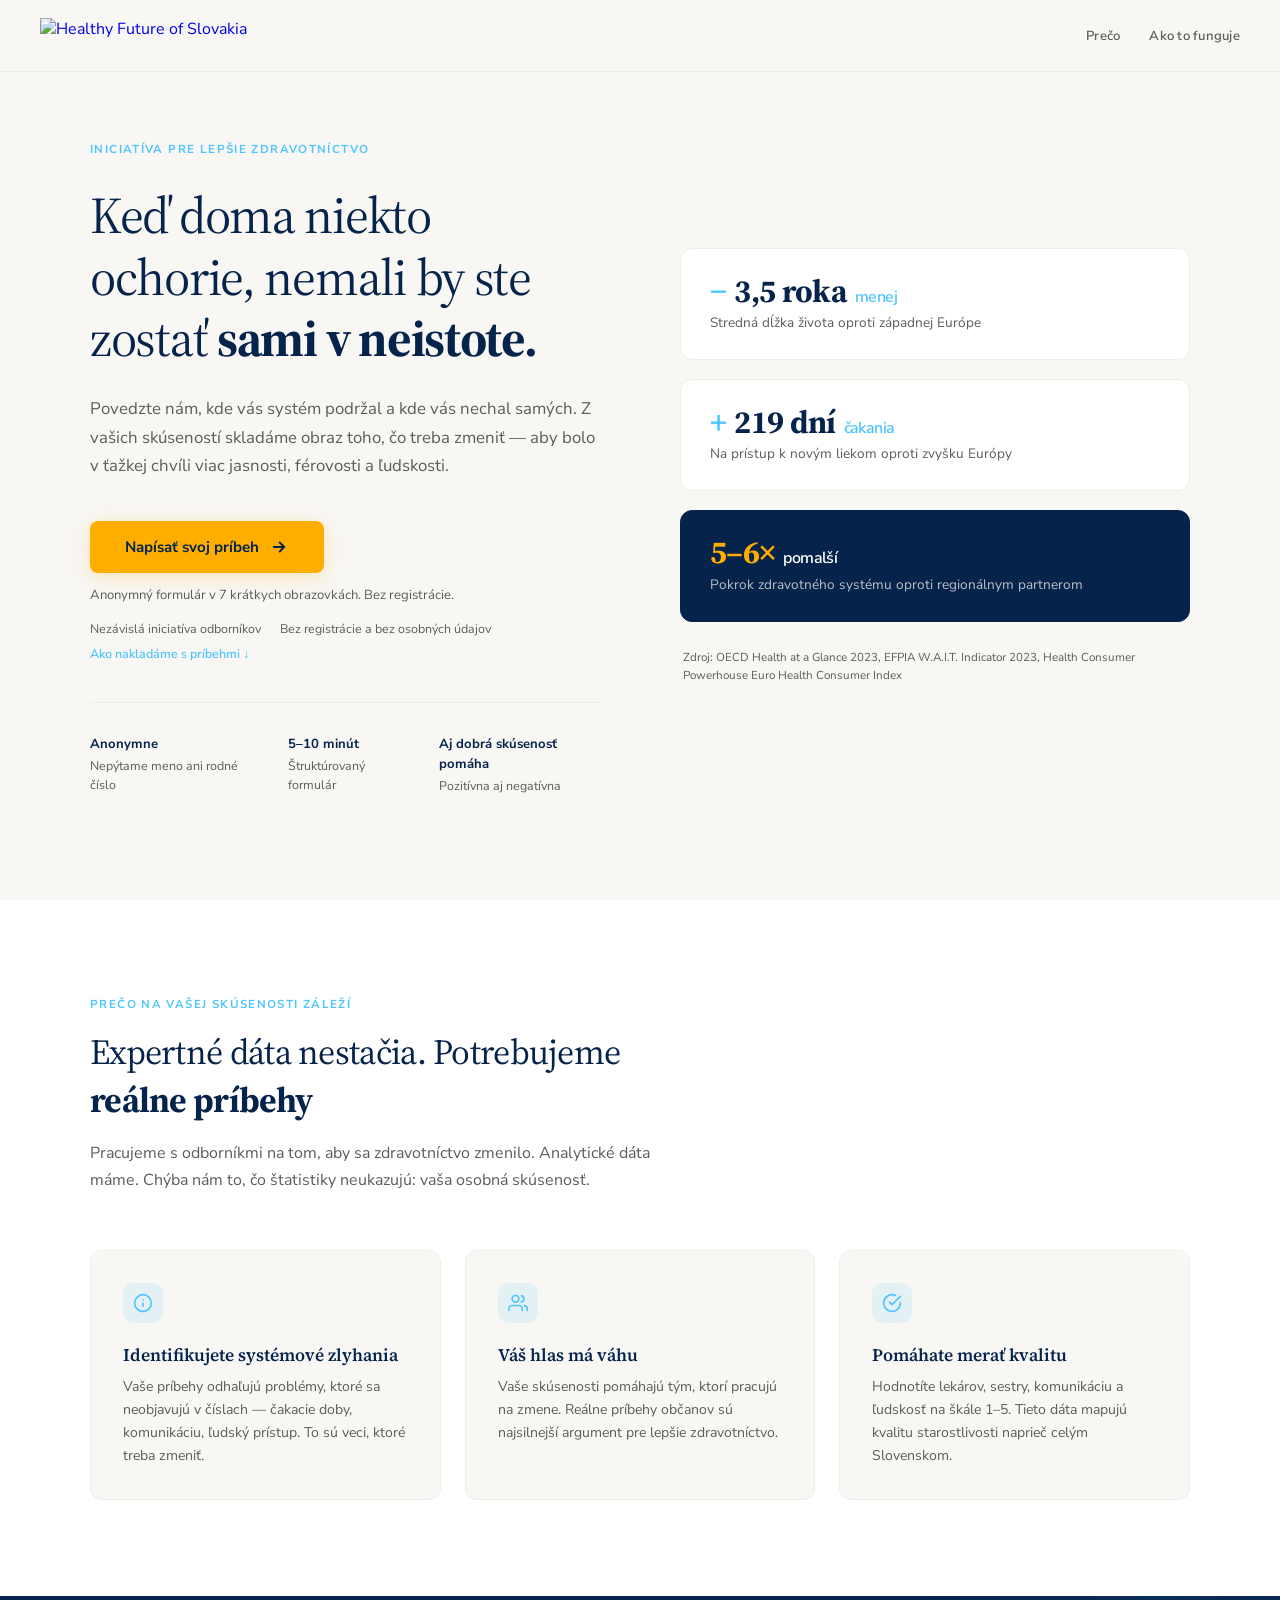
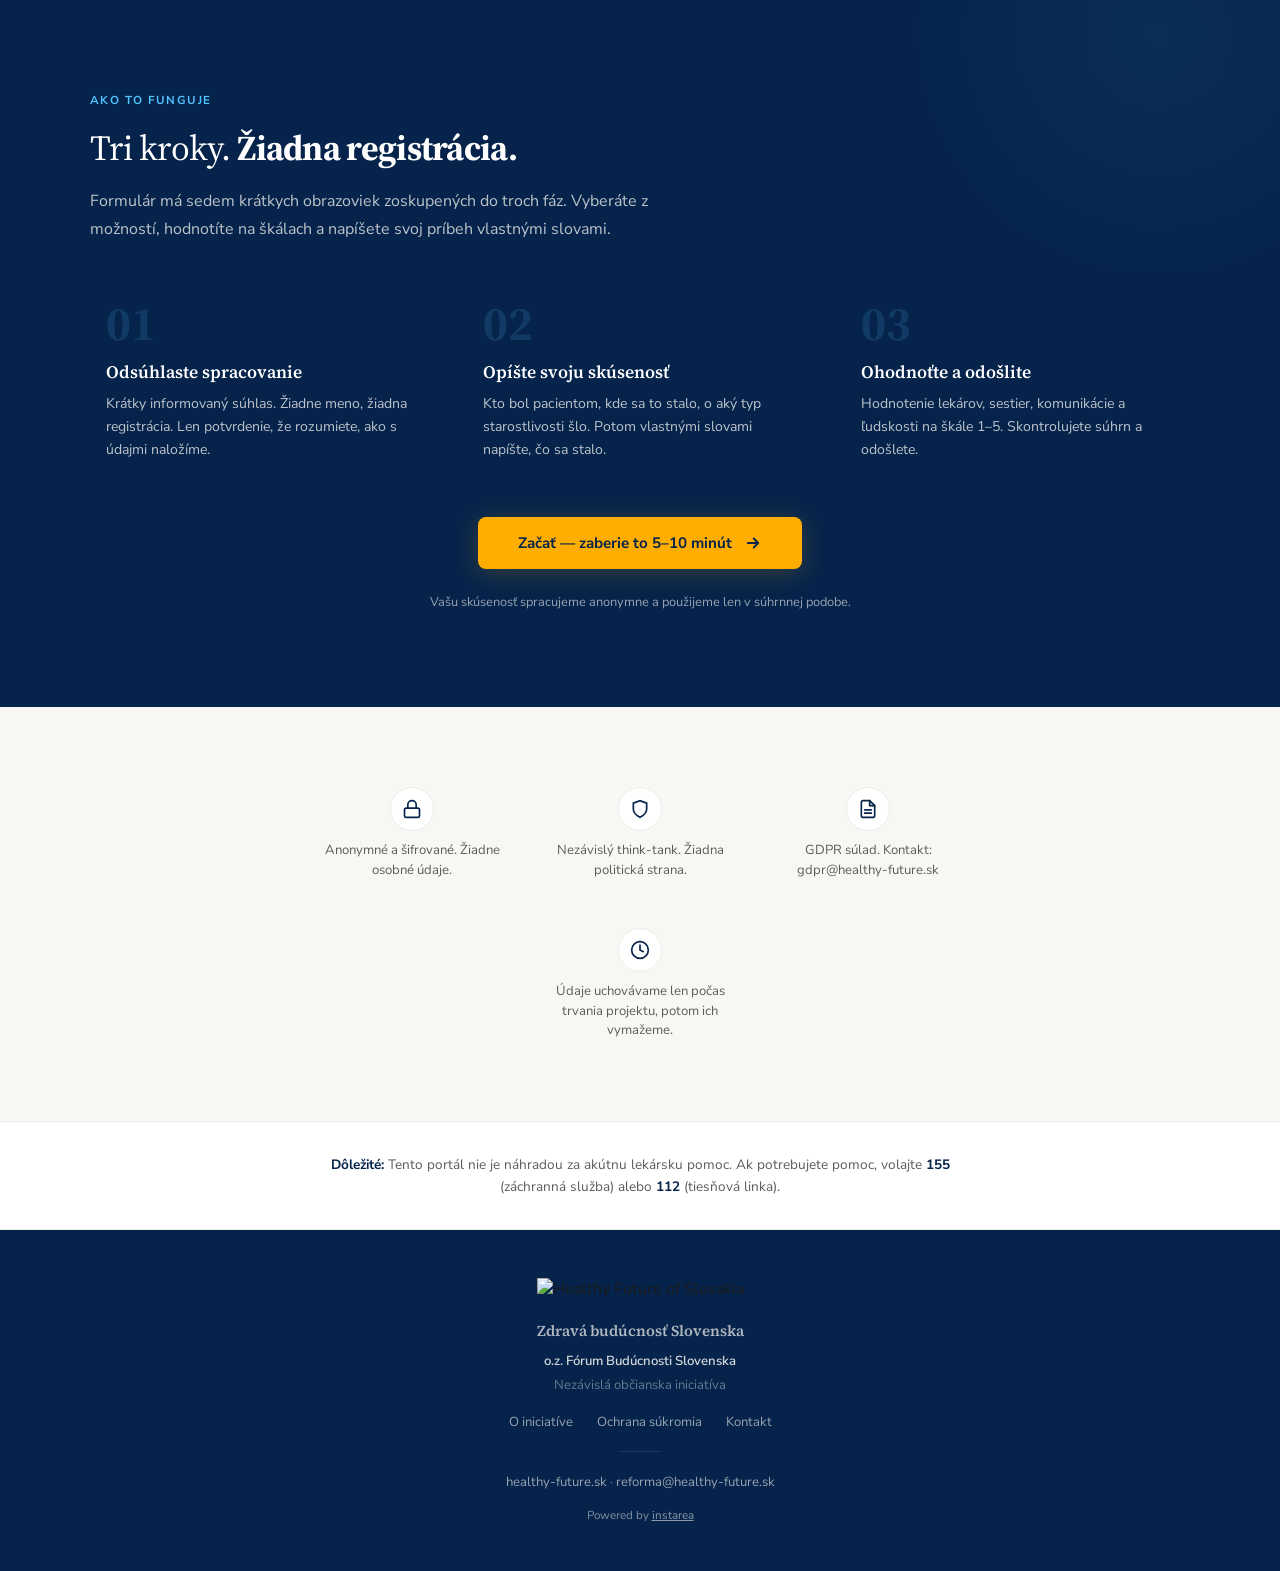
==== index.html @ 14e32d6c "feat: implement 7 audit corrections for healthy-future.sk landing page - Footer: add legal entity (o" ====
<!DOCTYPE html>
<html lang="sk">
<head>
  <meta charset="UTF-8">
  <meta name="viewport" content="width=device-width, initial-scale=1.0">
  <title>Zdravá budúcnosť Slovenska — Váš príbeh má hodnotu</title>
  <meta name="description" content="Zdieľajte svoju skúsenosť so zdravotnou starostlivosťou na Slovensku. Anonymne, bezpečne, za pár minút. Vaše príbehy pomáhajú meniť zdravotníctvo k lepšiemu.">
  <meta property="og:title" content="Zdravá budúcnosť Slovenska">
  <meta property="og:description" content="Váš príbeh môže zmeniť zdravotníctvo na Slovensku.">
  <meta property="og:type" content="website">
  <meta property="og:url" content="https://healthy-future.sk">
  <meta property="og:image" content="https://healthy-future.sk/og-image.png">
  <meta property="og:image:width" content="1200">
  <meta property="og:image:height" content="630">
  <meta property="og:locale" content="sk_SK">
  <link rel="canonical" href="https://healthy-future.sk">
  <link rel="preconnect" href="https://fonts.googleapis.com">
  <link rel="preconnect" href="https://fonts.gstatic.com" crossorigin>
  <link href="https://fonts.googleapis.com/css2?family=Source+Serif+4:ital,opsz,wght@0,8..60,300..700;1,8..60,300..700&family=Nunito+Sans:ital,opsz,wght@0,6..12,300..700;1,6..12,300..700&display=swap" rel="stylesheet">
  <style>
    *,*::before,*::after{margin:0;padding:0;box-sizing:border-box}
    :root{
      --sapphire:#06244B;--sapphire-90:rgba(6,36,75,.9);--sapphire-light:#0A3266;
      --maya:#4FC5FF;--maya-dim:rgba(79,197,255,.12);--maya-glow:rgba(79,197,255,.06);
      --marigold:#FFAE00;--marigold-hover:#FFC033;
      --cream:#F8F7F4;--cream-mid:#EFEDE8;
      --text:#1A1A1A;--text-muted:#5C5C5C;--white:#FFFFFF;
      --font-serif:'Source Serif 4',Georgia,serif;
      --font-sans:'Nunito Sans',-apple-system,sans-serif
    }
    html{scroll-behavior:smooth}
    body{font-family:var(--font-sans);color:var(--text);background:var(--cream);-webkit-font-smoothing:antialiased;overflow-x:hidden}

    /* NAV */
    .nav{position:fixed;top:0;left:0;right:0;z-index:100;display:flex;justify-content:space-between;align-items:center;padding:1.1rem 2.5rem;background:rgba(248,247,244,.88);backdrop-filter:blur(16px);-webkit-backdrop-filter:blur(16px);border-bottom:1px solid rgba(6,36,75,.06);transition:box-shadow .4s}
    .nav.scrolled{box-shadow:0 1px 24px rgba(6,36,75,.06)}
    .nav-left{display:flex;align-items:center;gap:.6rem;text-decoration:none}
    .nav-logo{width:28px;height:28px;background:var(--sapphire);border-radius:6px;display:flex;align-items:center;justify-content:center}
    .nav-logo svg{width:16px;height:16px}
    .nav-title{font-family:var(--font-serif);font-size:.95rem;font-weight:600;color:var(--sapphire);letter-spacing:-.01em}
    .nav-right{display:flex;gap:1.8rem;align-items:center}
    .nav-link{font-size:.82rem;font-weight:600;color:var(--text-muted);text-decoration:none;letter-spacing:.02em;transition:color .2s}
    .nav-link:hover{color:var(--sapphire)}

    /* HERO */
    .hero{min-height:100vh;display:flex;align-items:center;padding:7rem 2.5rem 5rem;position:relative;background:url('/hero-bg.png') center right/50% no-repeat}
    .hero::after{content:'';position:absolute;top:0;right:0;width:50%;height:100%;background:linear-gradient(to right,var(--cream) 0%,rgba(248,247,244,.7) 30%,transparent 100%);pointer-events:none}
    .hero-inner{max-width:1100px;margin:0 auto;width:100%;display:grid;grid-template-columns:1fr 1fr;gap:5rem;align-items:center;position:relative;z-index:1}
    .hero-content{max-width:520px}
    .hero-tag{display:inline-block;font-size:.72rem;font-weight:700;letter-spacing:.12em;text-transform:uppercase;color:var(--maya);margin-bottom:1.8rem}
    .hero h1{font-family:var(--font-serif);font-size:clamp(2.2rem,4vw,3.2rem);font-weight:400;line-height:1.2;color:var(--sapphire);letter-spacing:-.025em;margin-bottom:1.6rem}
    .hero h1 strong{font-weight:700}
    .hero-text{font-size:1.05rem;line-height:1.7;color:var(--text-muted);margin-bottom:2.5rem}
    .hero-cta{display:inline-flex;align-items:center;gap:.7rem;padding:1rem 2.2rem;background:var(--marigold);color:var(--sapphire);font-family:var(--font-sans);font-size:.95rem;font-weight:700;border:none;border-radius:8px;text-decoration:none;cursor:pointer;transition:all .25s;box-shadow:0 4px 20px rgba(255,174,0,.25)}
    .hero-cta:hover{background:var(--marigold-hover);transform:translateY(-2px);box-shadow:0 8px 32px rgba(255,174,0,.35)}
    .hero-cta svg{width:18px;height:18px;transition:transform .2s}
    .hero-cta:hover svg{transform:translateX(3px)}
    .hero-microcopy{font-size:.82rem;color:var(--text-muted);margin-top:.8rem}
    .hero-trust-strip{display:flex;align-items:center;gap:.5rem;flex-wrap:wrap;font-size:.78rem;color:var(--text-muted);margin-top:1rem}
    .hero-trust-strip a{color:var(--maya);text-decoration:none;font-weight:600;transition:color .2s}
    .hero-trust-strip a:hover{color:var(--sapphire)}
    .trust-sep{color:var(--cream-mid);user-select:none}
    .hero-meta{display:flex;gap:2rem;margin-top:2.5rem;padding-top:2rem;border-top:1px solid var(--cream-mid)}
    .hero-meta-item{font-size:.78rem;color:var(--text-muted);line-height:1.5}
    .hero-meta-item strong{display:block;font-size:.82rem;color:var(--sapphire);font-weight:700;margin-bottom:.15rem}
    .hero-visual{display:flex;flex-direction:column;gap:1.2rem}
    .stat-card{background:var(--white);border:1px solid var(--cream-mid);border-radius:12px;padding:1.6rem 1.8rem;transition:transform .3s,box-shadow .3s}
    .stat-card:hover{transform:translateY(-2px);box-shadow:0 8px 30px rgba(6,36,75,.06)}
    .stat-num{font-family:var(--font-serif);font-size:2rem;font-weight:700;color:var(--sapphire);letter-spacing:-.02em;line-height:1;display:flex;align-items:baseline;gap:.5rem}
    .stat-num .accent{color:var(--maya)}
    .stat-num .tag{font-family:var(--font-sans);font-size:1rem;font-weight:600;color:var(--maya)}
    .stat-card.highlight .stat-num .tag{color:var(--white)}
    .stat-label{font-size:.85rem;color:var(--text-muted);margin-top:.4rem;line-height:1.5}
    .stat-card.highlight{background:var(--sapphire);border-color:var(--sapphire)}
    .stat-card.highlight .stat-num{color:var(--marigold)}
    .stat-card.highlight .stat-label{color:rgba(248,247,244,.75)}
    .stat-source{font-size:.72rem;color:var(--text-muted);opacity:.7;line-height:1.5;margin-top:.5rem;padding:0 .2rem}

    /* WHY */
    .why{padding:6rem 2.5rem;background:var(--white)}
    .why-inner{max-width:1100px;margin:0 auto}
    .section-tag{font-size:.72rem;font-weight:700;letter-spacing:.12em;text-transform:uppercase;color:var(--maya);margin-bottom:1rem}
    .section-title{font-family:var(--font-serif);font-size:clamp(1.6rem,3vw,2.2rem);font-weight:400;color:var(--sapphire);letter-spacing:-.02em;margin-bottom:1rem;max-width:580px}
    .section-title strong{font-weight:700}
    .section-desc{font-size:1rem;color:var(--text-muted);line-height:1.7;max-width:560px;margin-bottom:3.5rem}
    .why-grid{display:grid;grid-template-columns:repeat(3,1fr);gap:1.5rem}
    .why-card{padding:2rem;border-radius:12px;border:1px solid var(--cream-mid);background:var(--cream);transition:transform .2s,border-color .2s}
    .why-card:hover{transform:translateY(-2px);border-color:rgba(79,197,255,.3)}
    .why-icon{width:40px;height:40px;border-radius:10px;background:var(--maya-dim);display:flex;align-items:center;justify-content:center;margin-bottom:1.2rem}
    .why-icon svg{width:20px;height:20px;color:var(--maya)}
    .why-card h3{font-family:var(--font-serif);font-size:1.1rem;font-weight:600;color:var(--sapphire);margin-bottom:.5rem}
    .why-card p{font-size:.88rem;color:var(--text-muted);line-height:1.65}

    /* HOW */
    .how{padding:6rem 2.5rem;background:var(--sapphire);color:var(--cream);position:relative;overflow:hidden}
    .how::before{content:'';position:absolute;top:-30%;right:-10%;width:500px;height:500px;background:radial-gradient(circle,rgba(79,197,255,.06) 0%,transparent 70%);pointer-events:none}
    .how-inner{max-width:1100px;margin:0 auto;position:relative;z-index:1}
    .how .section-title{color:var(--white)}
    .how .section-desc{color:rgba(248,247,244,.75)}
    .how-steps{display:grid;grid-template-columns:repeat(3,1fr);gap:2rem;margin-bottom:3.5rem}
    .step{padding:0 1rem}
    .step-num{font-family:var(--font-serif);font-size:3rem;font-weight:700;color:rgba(79,197,255,.15);line-height:1;margin-bottom:.8rem}
    .step h3{font-family:var(--font-serif);font-size:1.1rem;font-weight:600;color:var(--white);margin-bottom:.5rem}
    .step p{font-size:.88rem;color:rgba(248,247,244,.75);line-height:1.65}
    .how-cta-wrap{text-align:center}
    .how-cta{display:inline-flex;align-items:center;gap:.7rem;padding:1rem 2.5rem;background:var(--marigold);color:var(--sapphire);font-family:var(--font-sans);font-size:.95rem;font-weight:700;border:none;border-radius:8px;text-decoration:none;transition:all .25s;box-shadow:0 4px 24px rgba(255,174,0,.2)}
    .how-cta:hover{background:var(--marigold-hover);transform:translateY(-2px);box-shadow:0 8px 36px rgba(255,174,0,.3)}
    .how-cta svg{width:18px;height:18px}
    .how-note{text-align:center;margin-top:1.5rem;font-size:.8rem;color:rgba(248,247,244,.6)}

    /* TRUST */
    .trust{padding:5rem 2.5rem;background:var(--cream)}
    .trust-inner{max-width:800px;margin:0 auto;text-align:center}
    .trust-badges{display:flex;justify-content:center;gap:3rem;flex-wrap:wrap}
    .trust-badge{display:flex;flex-direction:column;align-items:center;gap:.6rem;max-width:180px}
    .trust-badge-icon{width:44px;height:44px;border-radius:50%;background:var(--white);border:1px solid var(--cream-mid);display:flex;align-items:center;justify-content:center}
    .trust-badge-icon svg{width:20px;height:20px;color:var(--sapphire)}
    .trust-badge span{font-size:.82rem;color:var(--text-muted);line-height:1.5}

    /* EMERGENCY */
    .emergency{padding:2rem 2.5rem;background:var(--white);border-top:1px solid var(--cream-mid);border-bottom:1px solid var(--cream-mid)}
    .emergency-inner{max-width:680px;margin:0 auto;text-align:center;font-size:.85rem;color:var(--text-muted);line-height:1.6}
    .emergency-inner strong{color:var(--sapphire)}

    /* FOOTER */
    .footer{padding:3rem 2.5rem;background:var(--sapphire);text-align:center}
    .footer-brand{font-family:var(--font-serif);font-size:.95rem;font-weight:600;color:rgba(248,247,244,.7);margin-bottom:.6rem}
    .footer-main{font-size:.82rem;color:rgba(248,247,244,.4);line-height:1.8}
    .footer-main a{color:rgba(248,247,244,.6);text-decoration:none;transition:color .2s}
    .footer-main a:hover{color:var(--cream)}
    .footer-divider{width:40px;height:1px;background:rgba(248,247,244,.1);margin:1.2rem auto}
    .footer-credit{font-size:.72rem;color:rgba(248,247,244,.5);margin-top:.8rem}
    .footer-credit a{color:rgba(248,247,244,.55)}
    .footer-links{display:flex;justify-content:center;gap:1.5rem;margin-top:1rem;flex-wrap:wrap}
    .footer-link{font-size:.82rem;color:rgba(248,247,244,.6);text-decoration:none;transition:color .2s}
    .footer-link:hover{color:var(--cream)}

    /* MODALS */
    .modal-overlay{position:fixed;inset:0;background:rgba(6,36,75,.6);backdrop-filter:blur(6px);-webkit-backdrop-filter:blur(6px);z-index:200;display:flex;align-items:center;justify-content:center;opacity:0;pointer-events:none;transition:opacity .3s}
    .modal-overlay:target{opacity:1;pointer-events:auto}
    .modal{background:var(--white);border-radius:14px;padding:2.5rem;max-width:560px;width:90%;max-height:85vh;overflow-y:auto;position:relative;box-shadow:0 20px 60px rgba(0,0,0,.15)}
    .modal h2{font-family:var(--font-serif);font-size:1.4rem;color:var(--sapphire);margin-bottom:1.2rem}
    .modal p{font-size:.92rem;color:var(--text-muted);line-height:1.7;margin-bottom:.8rem}
    .modal p strong{color:var(--sapphire)}
    .modal a{color:var(--maya);text-decoration:underline}
    .modal-close{position:absolute;top:1rem;right:1.2rem;background:none;border:none;font-size:1.6rem;color:var(--text-muted);cursor:pointer;width:36px;height:36px;display:flex;align-items:center;justify-content:center;border-radius:50%;transition:background .2s}
    .modal-close:hover{background:var(--cream-mid)}

    /* MOBILE */
    .mobile-toggle{display:none;background:none;border:none;cursor:pointer;padding:.4rem}
    .mobile-toggle span{display:block;width:20px;height:2px;background:var(--sapphire);margin:4px 0;transition:.3s}
    @media(max-width:900px){
      .hero-inner{grid-template-columns:1fr;gap:3rem}
      .hero-visual{order:-1}
      .why-grid,.how-steps{grid-template-columns:1fr}
    }
    @media(max-width:640px){
      .nav{padding:.9rem 1.2rem}
      .nav-right{display:none}
      .nav-right.open{display:flex;flex-direction:column;position:absolute;top:100%;left:0;right:0;background:var(--cream);padding:1.2rem;border-bottom:1px solid var(--cream-mid);box-shadow:0 8px 24px rgba(0,0,0,.06);gap:.8rem}
      .mobile-toggle{display:block}
      .hero{padding:6rem 1.2rem 3rem;min-height:auto}
      .hero h1{font-size:1.9rem}
      .hero-meta{flex-direction:column;gap:1rem}
      .why,.how,.trust{padding:3.5rem 1.2rem}
      .trust-badges{gap:1.5rem}
    }

    /* ANIMATION */
    /* SKIP LINK */
    .skip-link{position:absolute;top:-100%;left:1rem;background:var(--sapphire);color:var(--white);padding:.6rem 1.2rem;border-radius:6px;font-size:.85rem;font-weight:600;z-index:999;text-decoration:none;transition:top .2s}
    .skip-link:focus{top:1rem}

    /* ANIMATION */
    @keyframes fadeIn{from{opacity:0;transform:translateY(20px)}to{opacity:1;transform:translateY(0)}}
    .reveal{opacity:0;animation:fadeIn .6s ease forwards}
    .reveal-d1{animation-delay:.1s}.reveal-d2{animation-delay:.2s}.reveal-d3{animation-delay:.3s}.reveal-d4{animation-delay:.4s}.reveal-d5{animation-delay:.5s}
    @media(prefers-reduced-motion:reduce){.reveal{opacity:1;animation:none}}
  </style>
</head>
<body>

  <a class="skip-link" href="#main">Preskočiť na obsah</a>

  <nav class="nav" id="nav">
    <a href="/" class="nav-left">
      <img src="/logos/Logo_HSF_Color_Inverted_RGB.png" alt="Healthy Future of Slovakia" style="height:36px;width:auto;">
    </a>
    <button class="mobile-toggle" id="menu-toggle" aria-label="Menu" aria-expanded="false">
      <span></span><span></span><span></span>
    </button>
    <div class="nav-right">
      <a href="#preco" class="nav-link">Prečo</a>
      <a href="#ako" class="nav-link">Ako to funguje</a>
    </div>
  </nav>

  <main id="main">

  <section class="hero">
    <div class="hero-inner">
      <div class="hero-content">
        <span class="hero-tag reveal reveal-d1">Iniciatíva pre lepšie zdravotníctvo</span>
        <h1 class="reveal reveal-d2">Keď doma niekto ochorie, nemali by ste zostať <strong>sami v neistote.</strong></h1>
        <p class="hero-text reveal reveal-d3">Povedzte nám, kde vás systém podržal a kde vás nechal samých. Z vašich skúseností skladáme obraz toho, čo treba zmeniť — aby bolo v ťažkej chvíli viac jasnosti, férovosti a ľudskosti.</p>
        <a href="https://feedback.healthy-future.sk/" class="hero-cta reveal reveal-d4">
          Napísať svoj príbeh
          <svg viewBox="0 0 24 24" fill="none" stroke="currentColor" stroke-width="2.5" stroke-linecap="round" stroke-linejoin="round"><path d="M5 12h14m-6-6l6 6-6 6"/></svg>
        </a>
        <div class="hero-microcopy reveal reveal-d4">Anonymný formulár v 7 krátkych obrazovkách. Bez registrácie.</div>
        <div class="hero-trust-strip reveal reveal-d5">
          <span>Nezávislá iniciatíva odborníkov</span>
          <span class="trust-sep">·</span>
          <span>Bez registrácie a bez osobných údajov</span>
          <span class="trust-sep">·</span>
          <a href="#trust">Ako nakladáme s príbehmi ↓</a>
        </div>
        <div class="hero-meta reveal reveal-d5">
          <div class="hero-meta-item"><strong>Anonymne</strong>Nepýtame meno ani rodné číslo</div>
          <div class="hero-meta-item"><strong>5–10 minút</strong>Štruktúrovaný formulár</div>
          <div class="hero-meta-item"><strong>Aj dobrá skúsenosť pomáha</strong>Pozitívna aj negatívna</div>
        </div>
      </div>
      <div class="hero-visual">
        <div class="stat-card reveal reveal-d2">
          <div class="stat-num"><span class="accent">−</span>3,5 roka <span class="tag">menej</span></div>
          <div class="stat-label">Stredná dĺžka života oproti západnej Európe</div>
        </div>
        <div class="stat-card reveal reveal-d3">
          <div class="stat-num"><span class="accent">+</span>219 dní <span class="tag">čakania</span></div>
          <div class="stat-label">Na prístup k novým liekom oproti zvyšku Európy</div>
        </div>
        <div class="stat-card highlight reveal reveal-d4">
          <div class="stat-num">5–6× <span class="tag">pomalší</span></div>
          <div class="stat-label">Pokrok zdravotného systému oproti regionálnym partnerom</div>
        </div>
        <div class="stat-source reveal reveal-d5">Zdroj: OECD Health at a Glance 2023, EFPIA W.A.I.T. Indicator 2023, Health Consumer Powerhouse Euro Health Consumer Index</div>
      </div>
    </div>
  </section>

  <section class="why" id="preco">
    <div class="why-inner">
      <div class="section-tag">Prečo na vašej skúsenosti záleží</div>
      <h2 class="section-title">Expertné dáta nestačia. Potrebujeme <strong>reálne príbehy</strong></h2>
      <p class="section-desc">Pracujeme s odborníkmi na tom, aby sa zdravotníctvo zmenilo. Analytické dáta máme. Chýba nám to, čo štatistiky neukazujú: vaša osobná skúsenosť.</p>
      <div class="why-grid">
        <div class="why-card">
          <div class="why-icon"><svg viewBox="0 0 24 24" fill="none" stroke="currentColor" stroke-width="2" stroke-linecap="round"><circle cx="12" cy="12" r="10"/><path d="M12 16v-4m0-4h.01"/></svg></div>
          <h3>Identifikujete systémové zlyhania</h3>
          <p>Vaše príbehy odhaľujú problémy, ktoré sa neobjavujú v číslach — čakacie doby, komunikáciu, ľudský prístup. To sú veci, ktoré treba zmeniť.</p>
        </div>
        <div class="why-card">
          <div class="why-icon"><svg viewBox="0 0 24 24" fill="none" stroke="currentColor" stroke-width="2" stroke-linecap="round"><path d="M17 21v-2a4 4 0 0 0-4-4H5a4 4 0 0 0-4 4v2"/><circle cx="9" cy="7" r="4"/><path d="M23 21v-2a4 4 0 0 0-3-3.87m-4-12a4 4 0 0 1 0 7.75"/></svg></div>
          <h3>Váš hlas má váhu</h3>
          <p>Vaše skúsenosti pomáhajú tým, ktorí pracujú na zmene. Reálne príbehy občanov sú najsilnejší argument pre lepšie zdravotníctvo.</p>
        </div>
        <div class="why-card">
          <div class="why-icon"><svg viewBox="0 0 24 24" fill="none" stroke="currentColor" stroke-width="2" stroke-linecap="round"><path d="M22 11.08V12a10 10 0 1 1-5.93-9.14"/><polyline points="22 4 12 14.01 9 11.01"/></svg></div>
          <h3>Pomáhate merať kvalitu</h3>
          <p>Hodnotíte lekárov, sestry, komunikáciu a ľudskosť na škále 1–5. Tieto dáta mapujú kvalitu starostlivosti naprieč celým Slovenskom.</p>
        </div>
      </div>
    </div>
  </section>

  <section class="how" id="ako">
    <div class="how-inner">
      <div class="section-tag">Ako to funguje</div>
      <h2 class="section-title">Tri kroky. <strong>Žiadna registrácia.</strong></h2>
      <p class="section-desc">Formulár má sedem krátkych obrazoviek zoskupených do troch fáz. Vyberáte z možností, hodnotíte na škálach a napíšete svoj príbeh vlastnými slovami.</p>
      <div class="how-steps">
        <div class="step">
          <div class="step-num">01</div>
          <h3>Odsúhlaste spracovanie</h3>
          <p>Krátky informovaný súhlas. Žiadne meno, žiadna registrácia. Len potvrdenie, že rozumiete, ako s údajmi naložíme.</p>
        </div>
        <div class="step">
          <div class="step-num">02</div>
          <h3>Opíšte svoju skúsenosť</h3>
          <p>Kto bol pacientom, kde sa to stalo, o aký typ starostlivosti šlo. Potom vlastnými slovami napíšte, čo sa stalo.</p>
        </div>
        <div class="step">
          <div class="step-num">03</div>
          <h3>Ohodnoťte a odošlite</h3>
          <p>Hodnotenie lekárov, sestier, komunikácie a ľudskosti na škále 1–5. Skontrolujete súhrn a odošlete.</p>
        </div>
      </div>
      <div class="how-cta-wrap">
        <a href="https://feedback.healthy-future.sk/" class="how-cta">
          Začať — zaberie to 5–10 minút
          <svg viewBox="0 0 24 24" fill="none" stroke="currentColor" stroke-width="2.5" stroke-linecap="round" stroke-linejoin="round"><path d="M5 12h14m-6-6l6 6-6 6"/></svg>
        </a>
        <p class="how-note">Vašu skúsenosť spracujeme anonymne a použijeme len v súhrnnej podobe.</p>
      </div>
    </div>
  </section>

  <section class="trust">
    <div class="trust-inner">
      <div class="trust-badges">
        <div class="trust-badge">
          <div class="trust-badge-icon"><svg viewBox="0 0 24 24" fill="none" stroke="currentColor" stroke-width="2" stroke-linecap="round"><rect x="3" y="11" width="18" height="11" rx="2" ry="2"/><path d="M7 11V7a5 5 0 0 1 10 0v4"/></svg></div>
          <span>Anonymné a šifrované. Žiadne osobné údaje.</span>
        </div>
        <div class="trust-badge">
          <div class="trust-badge-icon"><svg viewBox="0 0 24 24" fill="none" stroke="currentColor" stroke-width="2" stroke-linecap="round"><path d="M12 22s8-4 8-10V5l-8-3-8 3v7c0 6 8 10 8 10z"/></svg></div>
          <span>Nezávislý think-tank. Žiadna politická strana.</span>
        </div>
        <div class="trust-badge">
          <div class="trust-badge-icon"><svg viewBox="0 0 24 24" fill="none" stroke="currentColor" stroke-width="2" stroke-linecap="round"><path d="M14 2H6a2 2 0 0 0-2 2v16a2 2 0 0 0 2 2h12a2 2 0 0 0 2-2V8z"/><polyline points="14 2 14 8 20 8"/><line x1="16" y1="13" x2="8" y2="13"/><line x1="16" y1="17" x2="8" y2="17"/></svg></div>
          <span>GDPR súlad. Kontakt: gdpr@healthy-future.sk</span>
        </div>
        <div class="trust-badge">
          <div class="trust-badge-icon"><svg viewBox="0 0 24 24" fill="none" stroke="currentColor" stroke-width="2" stroke-linecap="round"><circle cx="12" cy="12" r="10"/><polyline points="12 6 12 12 16 14"/></svg></div>
          <span>Údaje uchovávame len počas trvania projektu, potom ich vymažeme.</span>
        </div>
      </div>
    </div>
  </section>

  <section class="emergency">
    <div class="emergency-inner">
      <strong>Dôležité:</strong> Tento portál nie je náhradou za akútnu lekársku pomoc. Ak potrebujete pomoc, volajte <strong>155</strong> (záchranná služba) alebo <strong>112</strong> (tiesňová linka).
    </div>
  </section>

  </main>

  <footer class="footer">
    <img src="/logos/Logo_HSF_White_RGB.png" alt="Healthy Future of Slovakia" style="height:44px;width:auto;margin:0 auto 1.2rem;">
    <div class="footer-brand">Zdravá budúcnosť Slovenska</div>
    <div class="footer-main">
      <strong style="color:rgba(248,247,244,.85);font-weight:600">o.z. Fórum Budúcnosti Slovenska</strong><br>
      Nezávislá občianska iniciatíva
    </div>
    <div class="footer-links">
      <a href="#o-iniciative" class="footer-link">O iniciatíve</a>
      <a href="#ochrana-sukromia" class="footer-link">Ochrana súkromia</a>
      <a href="mailto:reforma@healthy-future.sk" class="footer-link">Kontakt</a>
    </div>
    <div class="footer-divider"></div>
    <div class="footer-main">
      <a href="https://healthy-future.sk">healthy-future.sk</a> · <a href="mailto:reforma@healthy-future.sk">reforma@healthy-future.sk</a>
    </div>
    <div class="footer-credit">Powered by <a href="https://instarea.com" target="_blank" rel="noopener">instarea</a></div>
  </footer>

  <!-- Modal: O iniciatíve -->
  <div class="modal-overlay" id="o-iniciative" aria-hidden="true">
    <div class="modal" role="dialog" aria-labelledby="modal-about-title">
      <button class="modal-close" aria-label="Zavrieť">&times;</button>
      <h2 id="modal-about-title">O iniciatíve</h2>
      <p>Zdravá budúcnosť Slovenska je iniciatíva občianskeho združenia Fórum Budúcnosti Slovenska (Future Slovakia Forum, o.z.). Sme skupina odborníkov, ktorá chce zlepšiť zdravotníctvo na Slovensku na základe reálnych dát a skúseností občanov.</p>
      <p>Veríme, že hlas pacientov a ich blízkych je najsilnejší argument pre systémové zmeny. Preto zbierame vaše príbehy — anonymne, bezpečne a s rešpektom.</p>
      <p>Kontakt: <a href="mailto:reforma@healthy-future.sk">reforma@healthy-future.sk</a></p>
    </div>
  </div>

  <!-- Modal: Ochrana súkromia -->
  <div class="modal-overlay" id="ochrana-sukromia" aria-hidden="true">
    <div class="modal" role="dialog" aria-labelledby="modal-privacy-title">
      <button class="modal-close" aria-label="Zavrieť">&times;</button>
      <h2 id="modal-privacy-title">Ochrana súkromia</h2>
      <p><strong>Kto spracúva vaše údaje:</strong> Fórum Budúcnosti Slovenska, o.z. (IČO: 56046260)</p>
      <p><strong>Aké údaje zbierame:</strong> Vaše odpovede vo formulári sú anonymné. Nepýtame meno, rodné číslo ani iné priamo identifikujúce údaje.</p>
      <p><strong>Účel spracovania:</strong> Analýza skúseností občanov so zdravotnou starostlivosťou na Slovensku za účelom zlepšenia systému.</p>
      <p><strong>Kto má prístup:</strong> K údajom má prístup výlučne analytický tím o.z. Fórum Budúcnosti Slovenska. Údaje neposkytujeme tretím stranám.</p>
      <p><strong>Uchovávanie:</strong> Údaje uchovávame len počas trvania projektu. Po jeho ukončení budú bezpečne vymazané.</p>
      <p><strong>Vaše práva:</strong> Máte právo na informácie o spracovaní vašich údajov. Kontaktujte nás na <a href="mailto:gdpr@healthy-future.sk">gdpr@healthy-future.sk</a>.</p>
    </div>
  </div>

  <script>
    window.addEventListener('scroll',()=>{document.getElementById('nav').classList.toggle('scrolled',window.scrollY>20)});

    // Mobile menu toggle with aria-expanded
    const menuToggle=document.getElementById('menu-toggle');
    const navRight=document.querySelector('.nav-right');
    menuToggle.addEventListener('click',()=>{
      const open=navRight.classList.toggle('open');
      menuToggle.setAttribute('aria-expanded',open);
    });

    // Modal close buttons
    document.querySelectorAll('.modal-close').forEach(btn=>{
      btn.addEventListener('click',()=>{history.pushState(null,null,' ')});
    });
    // Close modal on overlay click
    document.querySelectorAll('.modal-overlay').forEach(overlay=>{
      overlay.addEventListener('click',e=>{if(e.target===overlay)history.pushState(null,null,' ')});
    });
  </script>
</body>
</html>
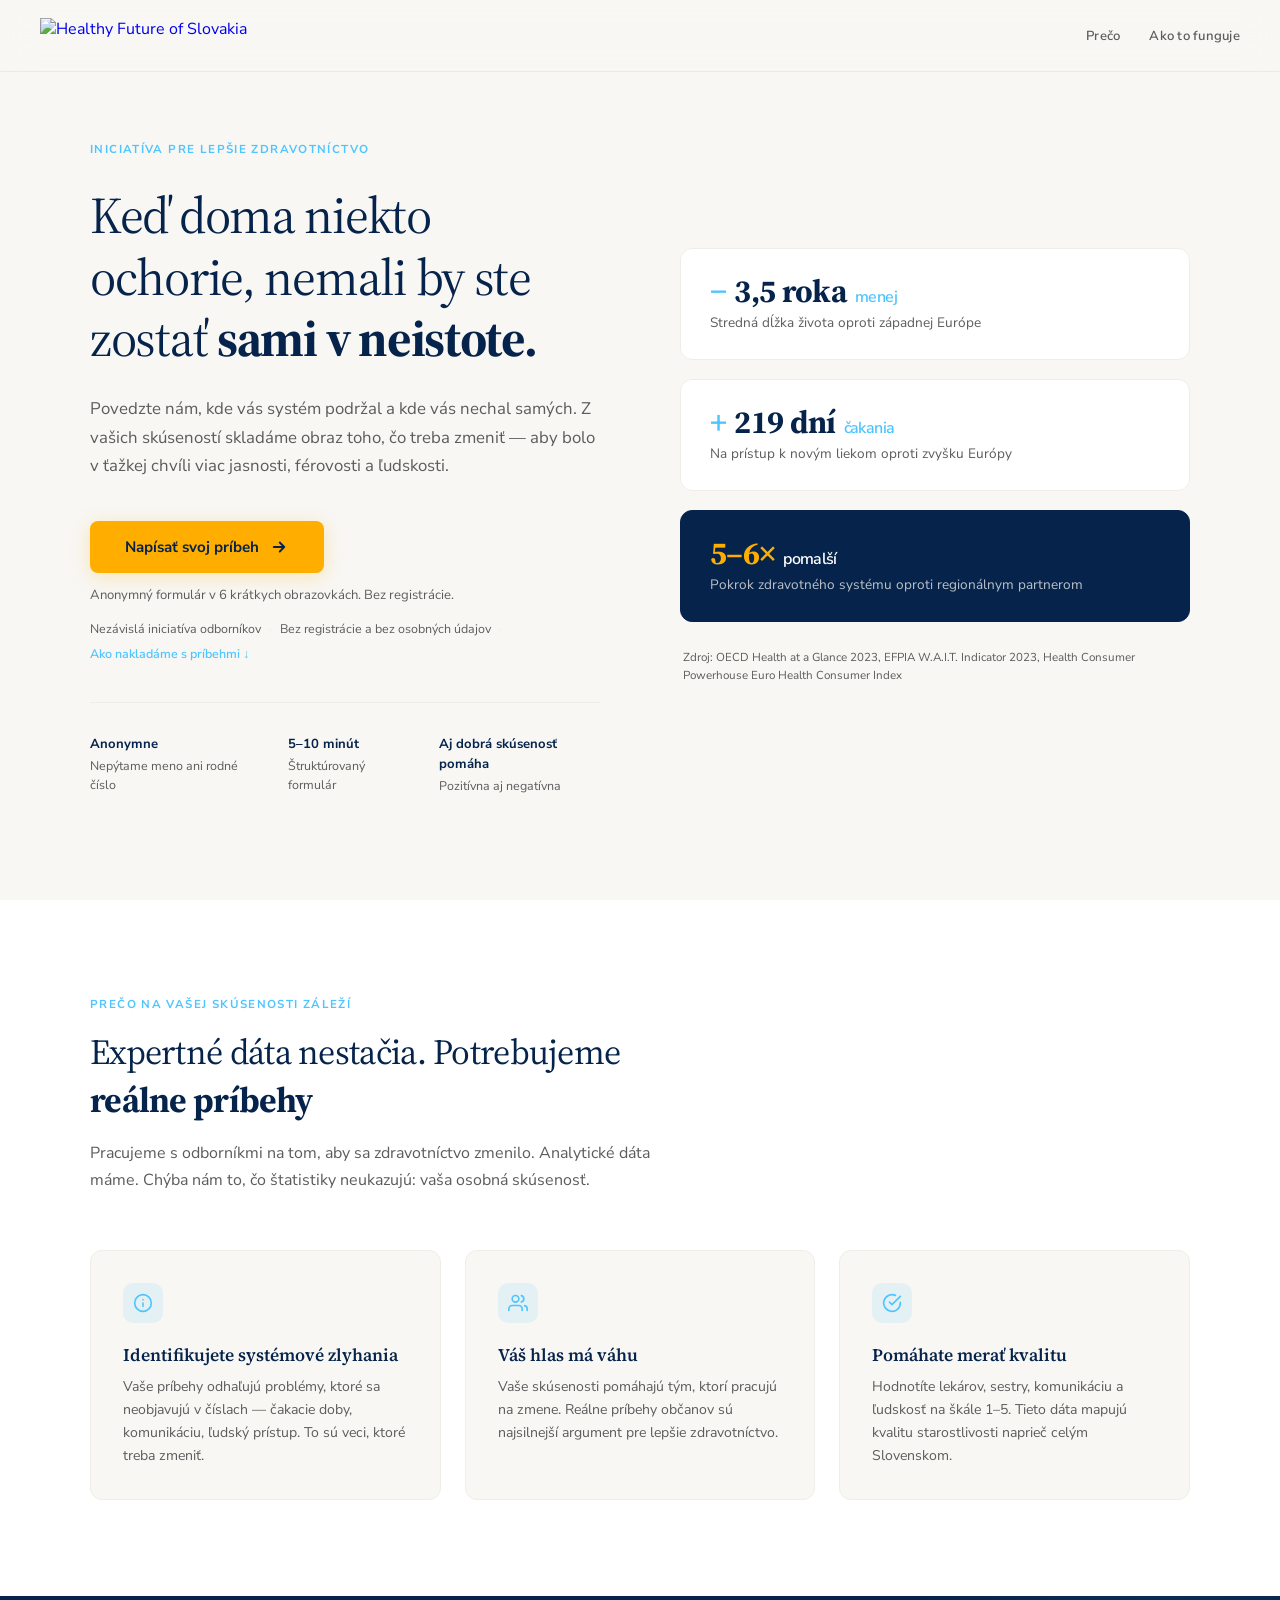
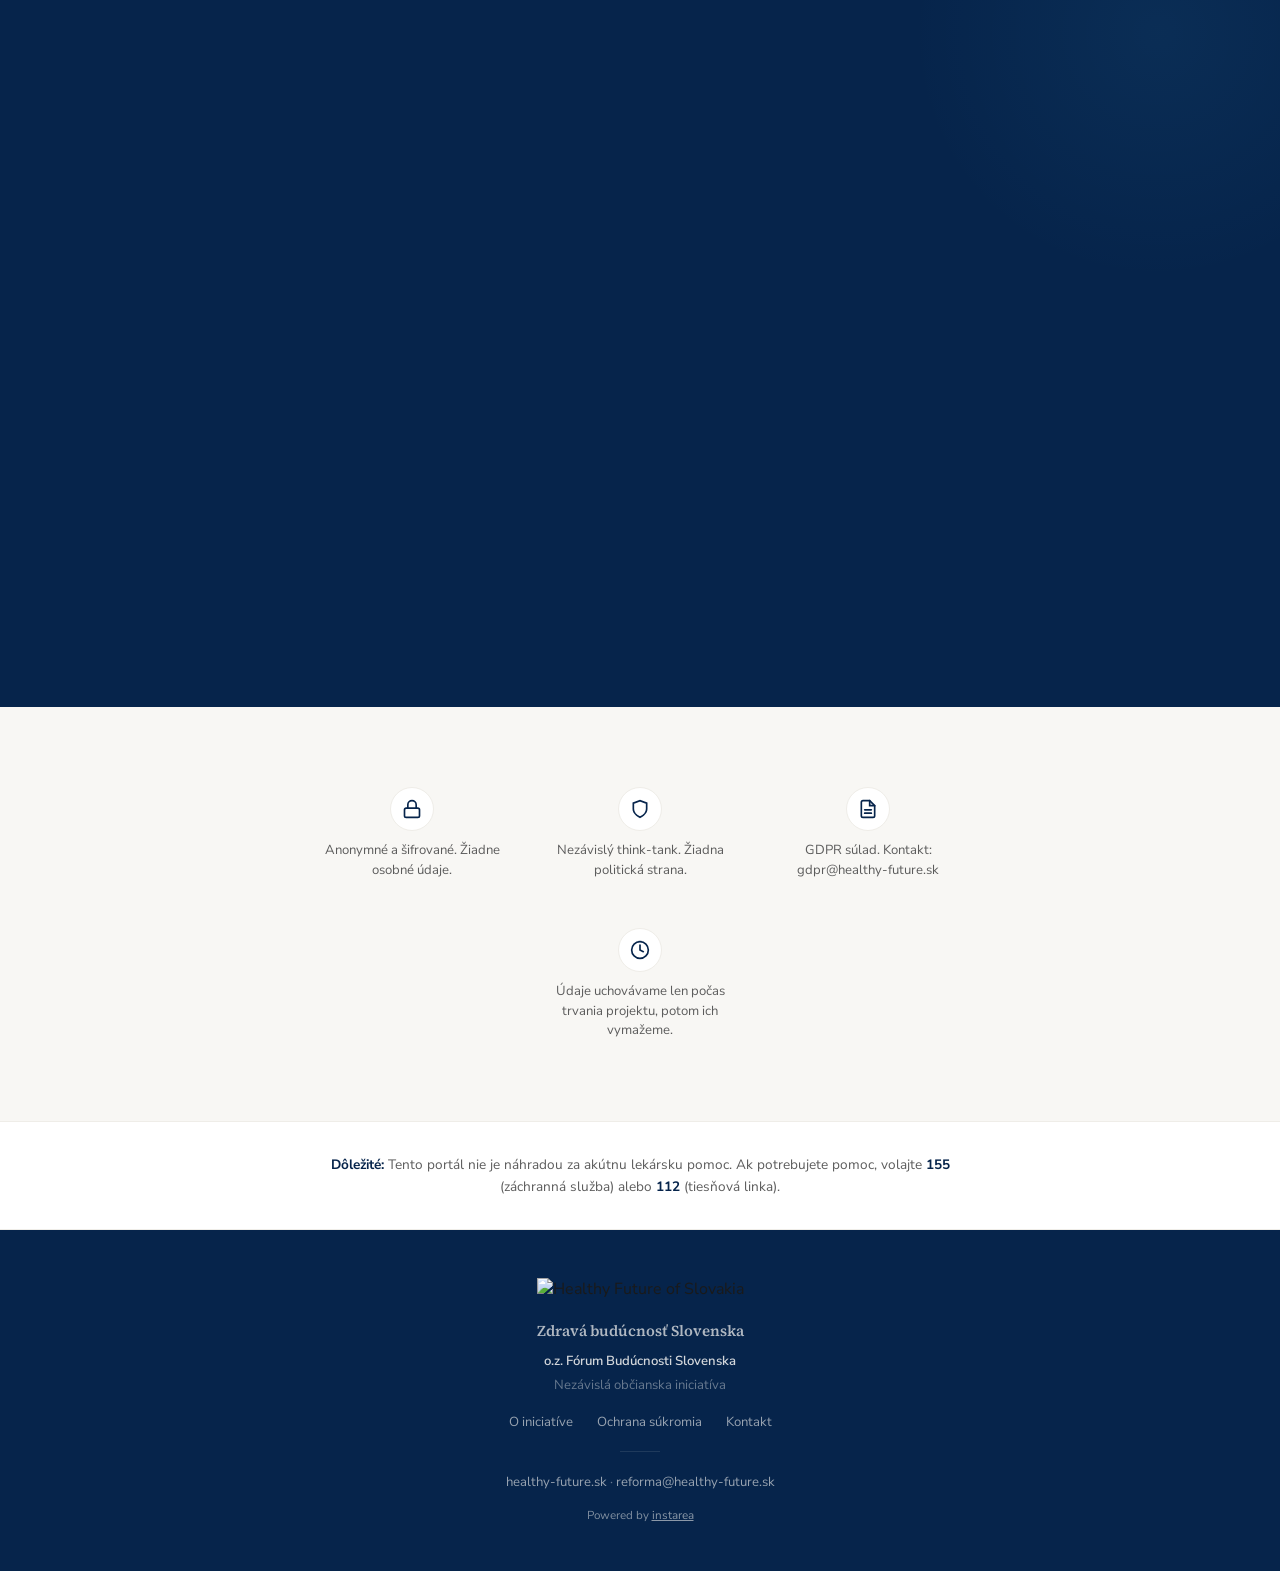
==== commit 2bc8b1fb: "fix: update wizard step count from 7 to 6 in hero microcopy Co-Authored-By: Claude Opus 4.6 (1M cont" ====
--- a/index.html
+++ b/index.html
@@ -137,7 +137,7 @@
 
     /* MODALS */
     .modal-overlay{position:fixed;inset:0;background:rgba(6,36,75,.6);backdrop-filter:blur(6px);-webkit-backdrop-filter:blur(6px);z-index:200;display:flex;align-items:center;justify-content:center;opacity:0;pointer-events:none;transition:opacity .3s}
-    .modal-overlay:target{opacity:1;pointer-events:auto}
+    .modal-overlay.active{opacity:1;pointer-events:auto}
     .modal{background:var(--white);border-radius:14px;padding:2.5rem;max-width:560px;width:90%;max-height:85vh;overflow-y:auto;position:relative;box-shadow:0 20px 60px rgba(0,0,0,.15)}
     .modal h2{font-family:var(--font-serif);font-size:1.4rem;color:var(--sapphire);margin-bottom:1.2rem}
     .modal p{font-size:.92rem;color:var(--text-muted);line-height:1.7;margin-bottom:.8rem}
@@ -195,7 +195,7 @@
     </div>
   </nav>
 
-  <main id="main">
+  <main id="main" tabindex="-1">
 
   <section class="hero">
     <div class="hero-inner">
@@ -207,7 +207,7 @@
           Napísať svoj príbeh
           <svg viewBox="0 0 24 24" fill="none" stroke="currentColor" stroke-width="2.5" stroke-linecap="round" stroke-linejoin="round"><path d="M5 12h14m-6-6l6 6-6 6"/></svg>
         </a>
-        <div class="hero-microcopy reveal reveal-d4">Anonymný formulár v 7 krátkych obrazovkách. Bez registrácie.</div>
+        <div class="hero-microcopy reveal reveal-d4">Anonymný formulár v 6 krátkych obrazovkách. Bez registrácie.</div>
         <div class="hero-trust-strip reveal reveal-d5">
           <span>Nezávislá iniciatíva odborníkov</span>
           <span class="trust-sep">·</span>
@@ -296,7 +296,7 @@
     </div>
   </section>
 
-  <section class="trust">
+  <section class="trust" id="trust">
     <div class="trust-inner">
       <div class="trust-badges">
         <div class="trust-badge">
@@ -348,7 +348,7 @@
 
   <!-- Modal: O iniciatíve -->
   <div class="modal-overlay" id="o-iniciative" aria-hidden="true">
-    <div class="modal" role="dialog" aria-labelledby="modal-about-title">
+    <div class="modal" role="dialog" aria-labelledby="modal-about-title" tabindex="-1">
       <button class="modal-close" aria-label="Zavrieť">&times;</button>
       <h2 id="modal-about-title">O iniciatíve</h2>
       <p>Zdravá budúcnosť Slovenska je iniciatíva občianskeho združenia Fórum Budúcnosti Slovenska (Future Slovakia Forum, o.z.). Sme skupina odborníkov, ktorá chce zlepšiť zdravotníctvo na Slovensku na základe reálnych dát a skúseností občanov.</p>
@@ -359,7 +359,7 @@
 
   <!-- Modal: Ochrana súkromia -->
   <div class="modal-overlay" id="ochrana-sukromia" aria-hidden="true">
-    <div class="modal" role="dialog" aria-labelledby="modal-privacy-title">
+    <div class="modal" role="dialog" aria-labelledby="modal-privacy-title" tabindex="-1">
       <button class="modal-close" aria-label="Zavrieť">&times;</button>
       <h2 id="modal-privacy-title">Ochrana súkromia</h2>
       <p><strong>Kto spracúva vaše údaje:</strong> Fórum Budúcnosti Slovenska, o.z. (IČO: 56046260)</p>
@@ -382,13 +382,47 @@
       menuToggle.setAttribute('aria-expanded',open);
     });
 
-    // Modal close buttons
+    // Modal helpers
+    function openModal(overlay){
+      if(!overlay)return;
+      overlay.classList.add('active');
+      overlay.setAttribute('aria-hidden','false');
+      overlay.querySelector('.modal').focus();
+    }
+    function closeModal(overlay){
+      if(!overlay)return;
+      overlay.classList.remove('active');
+      overlay.setAttribute('aria-hidden','true');
+      history.replaceState(null,'',window.location.pathname);
+    }
+
+    // Open modal via footer links (intercept click instead of relying on :target)
+    document.querySelectorAll('a[href="#o-iniciative"],a[href="#ochrana-sukromia"]').forEach(link=>{
+      link.addEventListener('click',e=>{
+        e.preventDefault();
+        const id=link.getAttribute('href').substring(1);
+        openModal(document.getElementById(id));
+      });
+    });
+
+    // Close on × button
     document.querySelectorAll('.modal-close').forEach(btn=>{
-      btn.addEventListener('click',()=>{history.pushState(null,null,' ')});
+      btn.addEventListener('click',()=>closeModal(btn.closest('.modal-overlay')));
     });
-    // Close modal on overlay click
+
+    // Close on overlay click
     document.querySelectorAll('.modal-overlay').forEach(overlay=>{
-      overlay.addEventListener('click',e=>{if(e.target===overlay)history.pushState(null,null,' ')});
+      overlay.addEventListener('click',e=>{
+        if(e.target===overlay)closeModal(overlay);
+      });
+    });
+
+    // Close on Escape
+    document.addEventListener('keydown',e=>{
+      if(e.key==='Escape'){
+        const open=document.querySelector('.modal-overlay.active');
+        if(open)closeModal(open);
+      }
     });
   </script>
 </body>
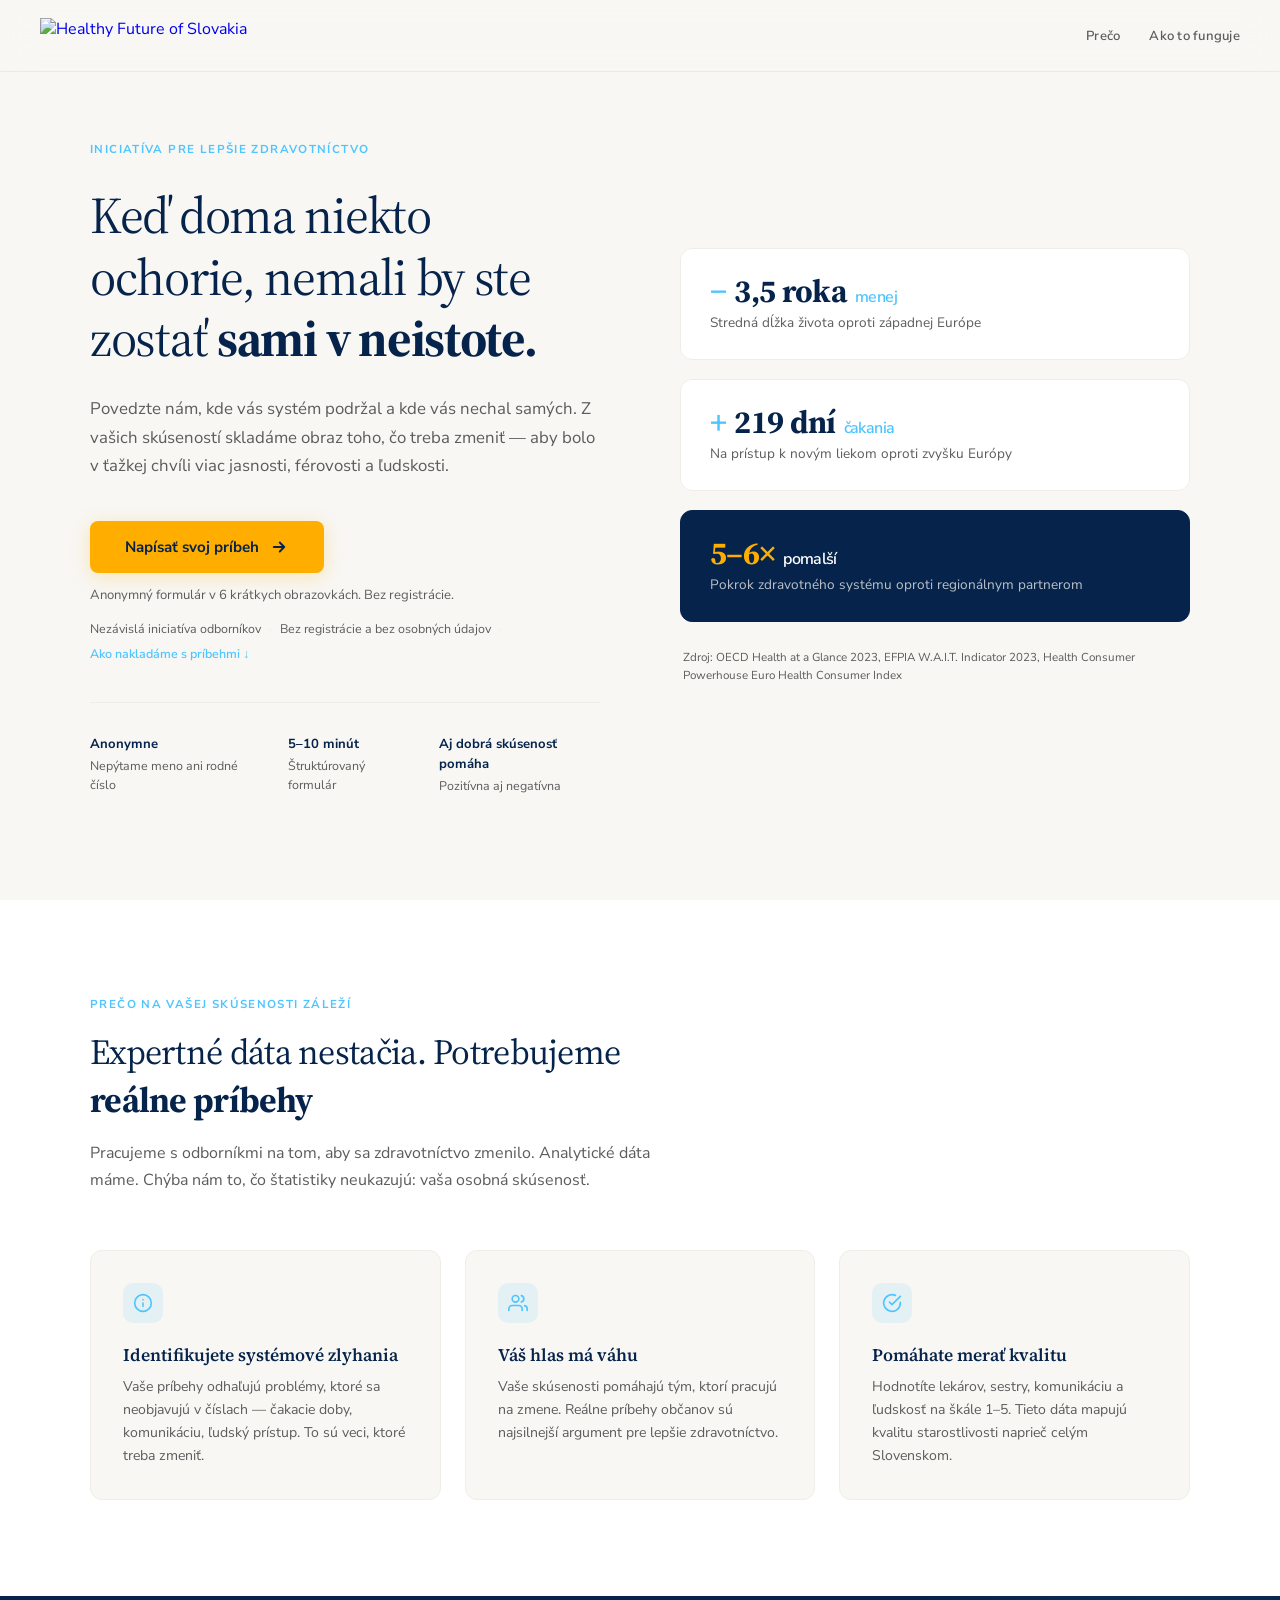
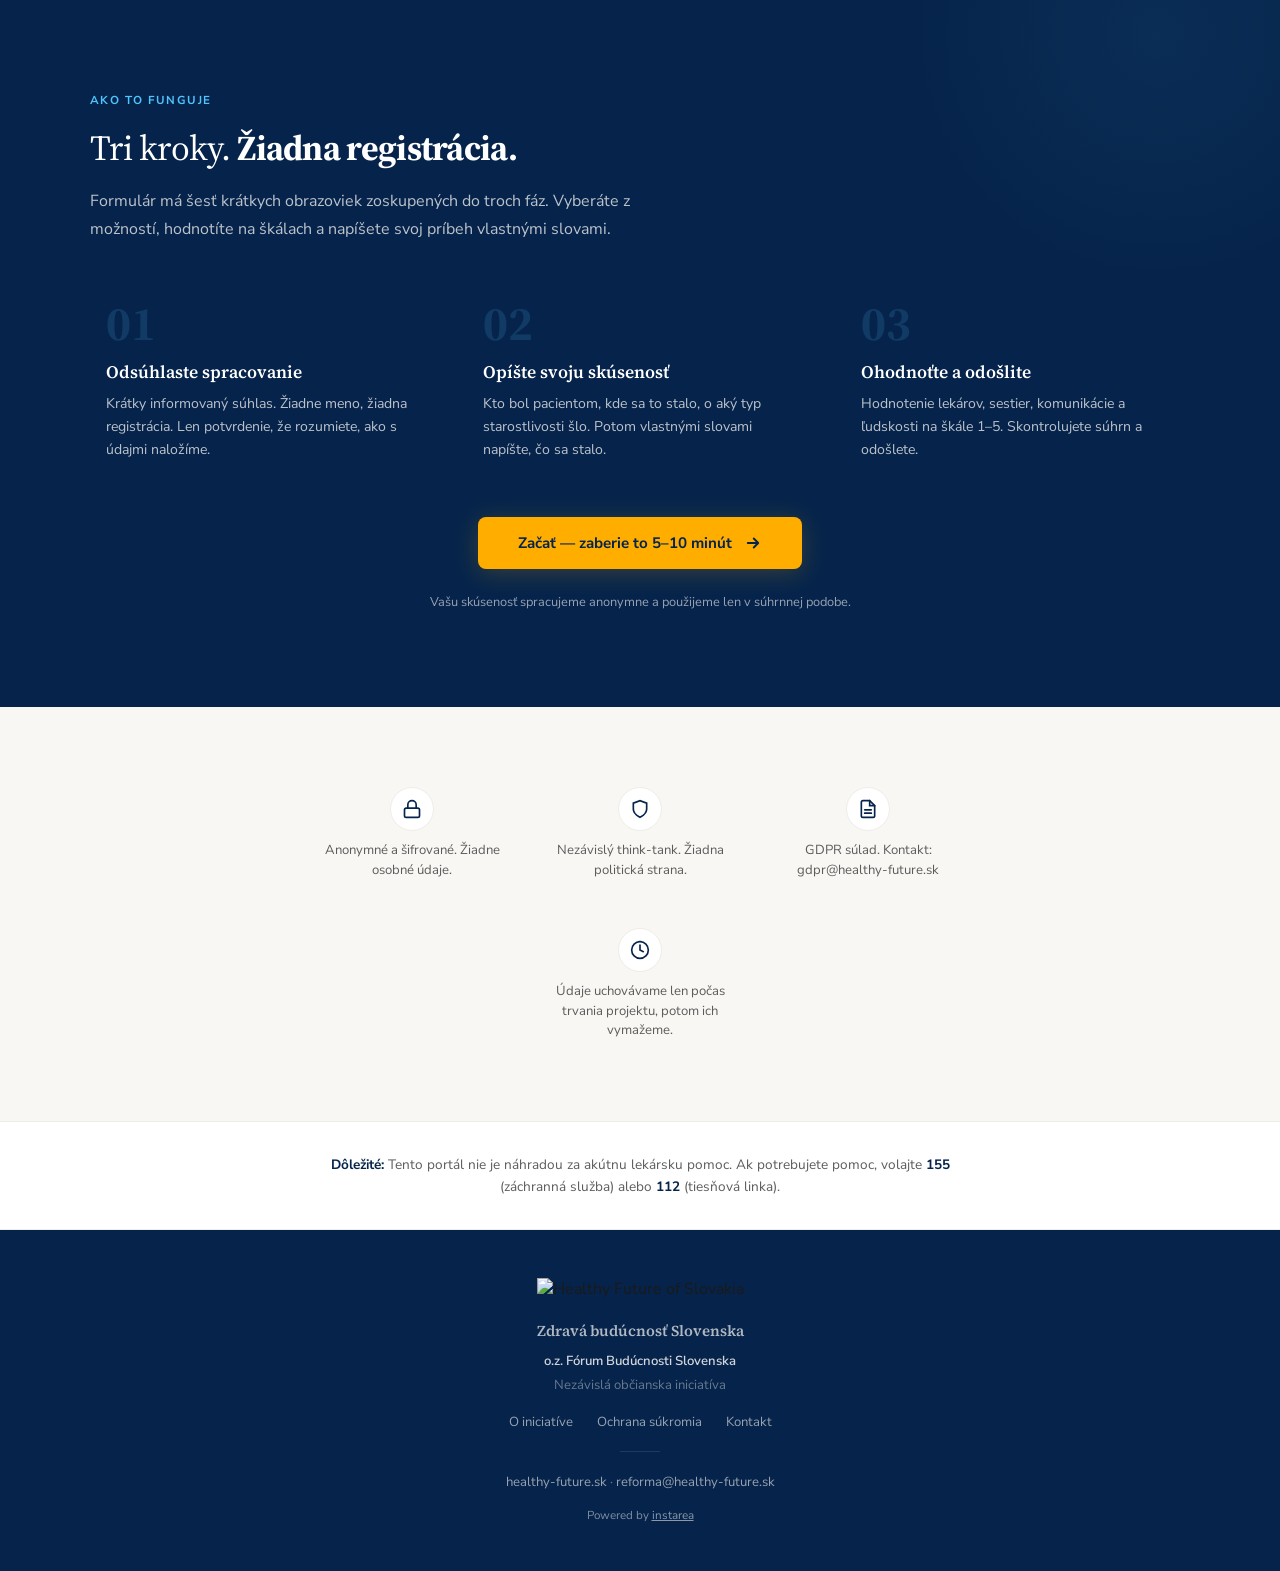
==== commit f8c303a7: "fix: update step count from sedem to šesť in how-it-works section Co-Authored-By: Claude Opus 4.6 (1" ====
--- a/index.html
+++ b/index.html
@@ -268,7 +268,7 @@
     <div class="how-inner">
       <div class="section-tag">Ako to funguje</div>
       <h2 class="section-title">Tri kroky. <strong>Žiadna registrácia.</strong></h2>
-      <p class="section-desc">Formulár má sedem krátkych obrazoviek zoskupených do troch fáz. Vyberáte z možností, hodnotíte na škálach a napíšete svoj príbeh vlastnými slovami.</p>
+      <p class="section-desc">Formulár má šesť krátkych obrazoviek zoskupených do troch fáz. Vyberáte z možností, hodnotíte na škálach a napíšete svoj príbeh vlastnými slovami.</p>
       <div class="how-steps">
         <div class="step">
           <div class="step-num">01</div>
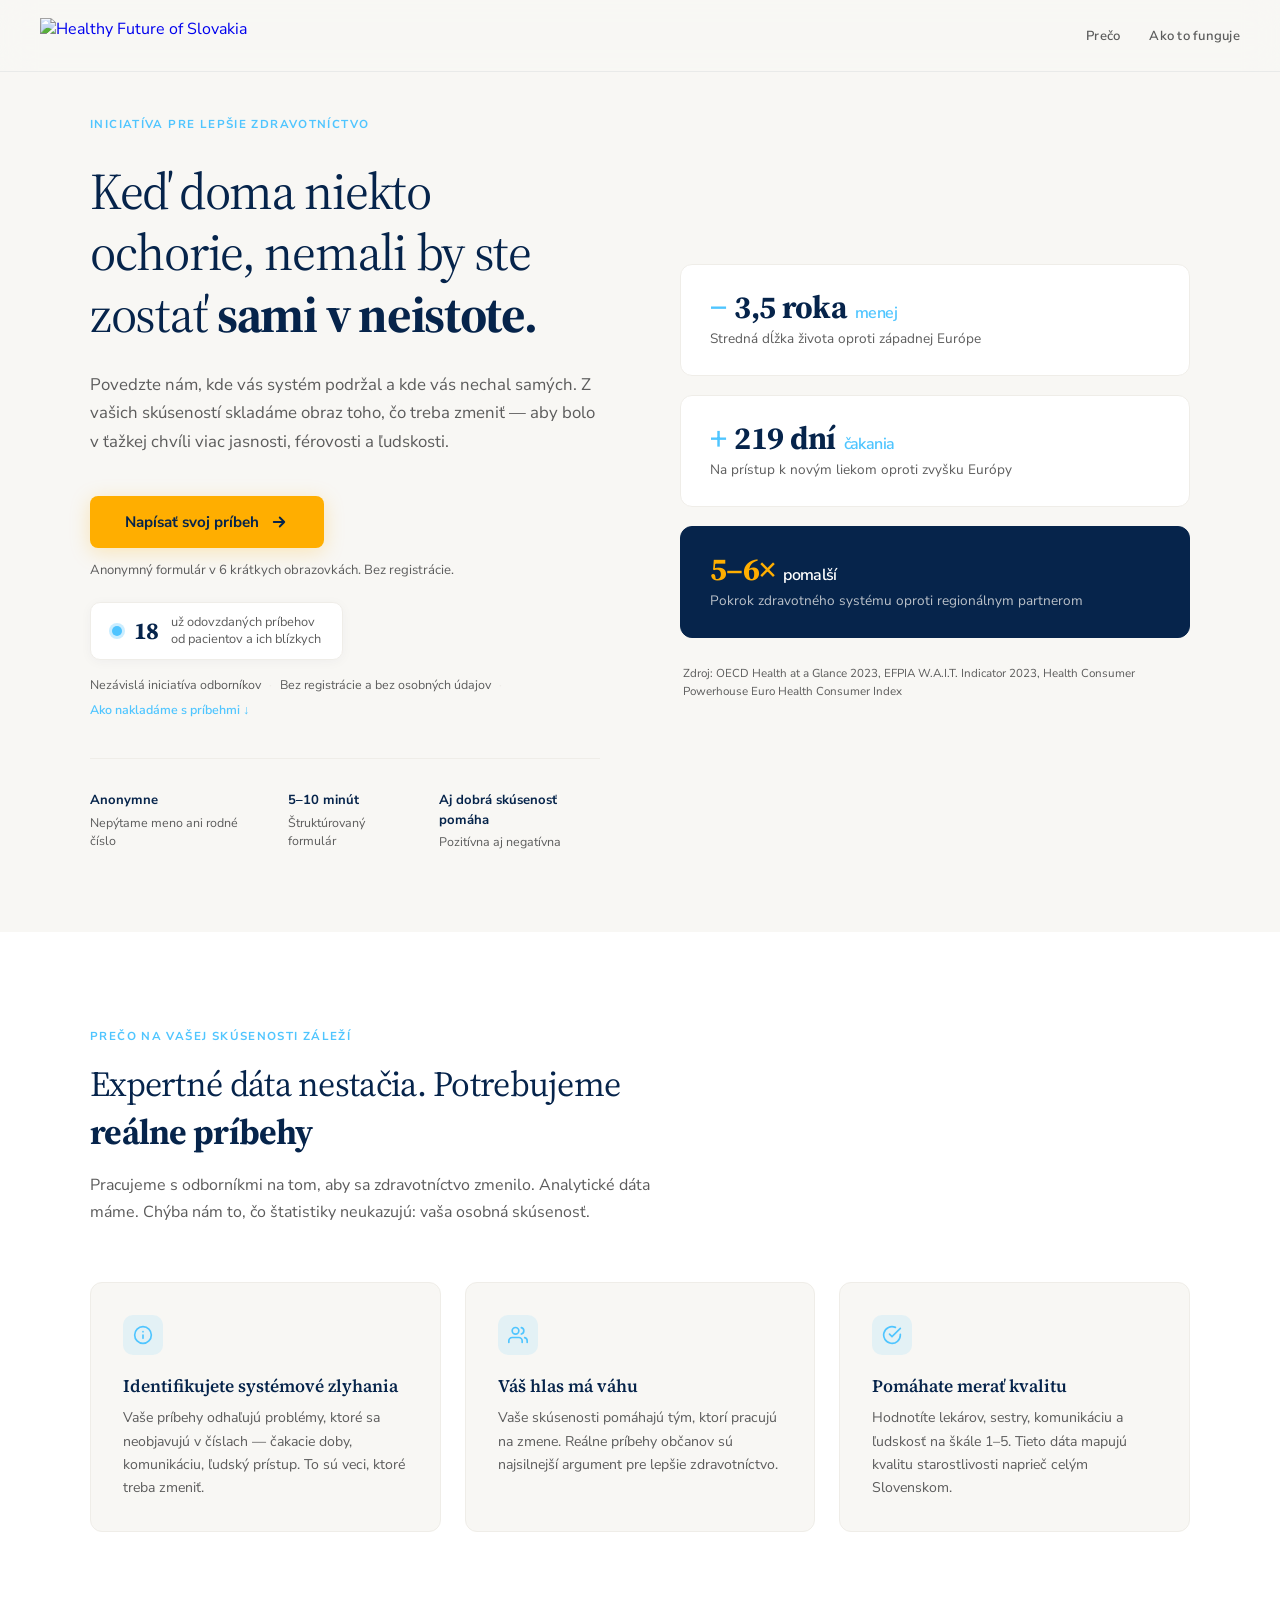
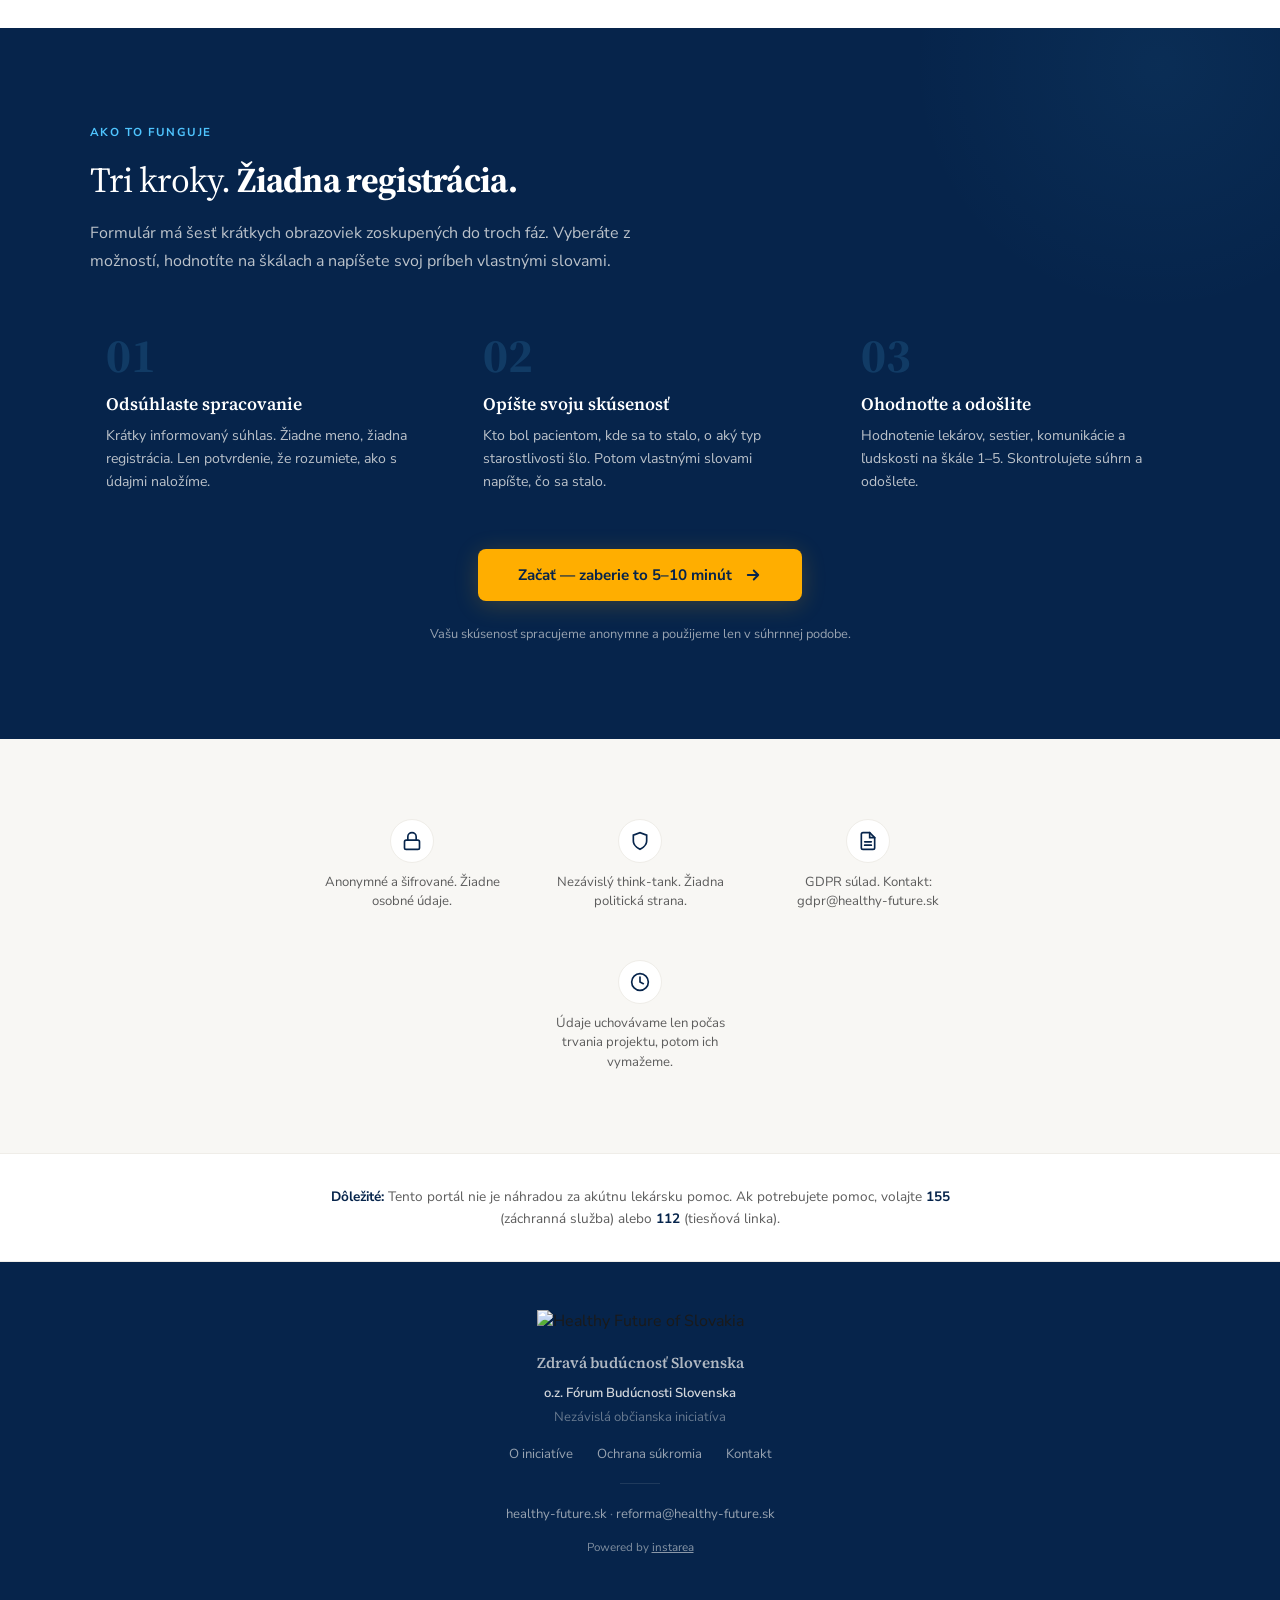
==== commit 09145959: "fix: swap hero section order on mobile — show title before stats On mobile, the stats cards were app" ====
--- a/index.html
+++ b/index.html
@@ -13,6 +13,7 @@
   <meta property="og:image:width" content="1200">
   <meta property="og:image:height" content="630">
   <meta property="og:locale" content="sk_SK">
+  <meta name="referrer" content="strict-origin-when-cross-origin">
   <link rel="canonical" href="https://healthy-future.sk">
   <link rel="preconnect" href="https://fonts.googleapis.com">
   <link rel="preconnect" href="https://fonts.gstatic.com" crossorigin>
@@ -56,6 +57,15 @@
     .hero-cta svg{width:18px;height:18px;transition:transform .2s}
     .hero-cta:hover svg{transform:translateX(3px)}
     .hero-microcopy{font-size:.82rem;color:var(--text-muted);margin-top:.8rem}
+    /* STORY COUNTER */
+    .story-counter{display:inline-flex;align-items:center;gap:.75rem;margin-top:1.4rem;padding:.7rem 1.3rem;background:var(--white);border:1px solid var(--cream-mid);border-radius:10px;box-shadow:0 2px 12px rgba(6,36,75,.04)}
+    .story-counter-pulse{width:10px;height:10px;border-radius:50%;background:var(--maya);position:relative;flex-shrink:0}
+    .story-counter-pulse::after{content:'';position:absolute;inset:-3px;border-radius:50%;background:rgba(79,197,255,.3);animation:pulse 2s ease-in-out infinite}
+    @keyframes pulse{0%,100%{opacity:.4;transform:scale(1)}50%{opacity:0;transform:scale(1.8)}}
+    .story-counter-num{font-family:var(--font-serif);font-size:1.5rem;font-weight:700;color:var(--sapphire);letter-spacing:-.02em;line-height:1}
+    .story-counter-label{font-size:.8rem;color:var(--text-muted);line-height:1.35}
+    @media(prefers-reduced-motion:reduce){.story-counter-pulse::after{animation:none;opacity:.3}}
+
     .hero-trust-strip{display:flex;align-items:center;gap:.5rem;flex-wrap:wrap;font-size:.78rem;color:var(--text-muted);margin-top:1rem}
     .hero-trust-strip a{color:var(--maya);text-decoration:none;font-weight:600;transition:color .2s}
     .hero-trust-strip a:hover{color:var(--sapphire)}
@@ -151,7 +161,7 @@
     .mobile-toggle span{display:block;width:20px;height:2px;background:var(--sapphire);margin:4px 0;transition:.3s}
     @media(max-width:900px){
       .hero-inner{grid-template-columns:1fr;gap:3rem}
-      .hero-visual{order:-1}
+      .hero-visual{order:1}
       .why-grid,.how-steps{grid-template-columns:1fr}
     }
     @media(max-width:640px){
@@ -203,11 +213,16 @@
         <span class="hero-tag reveal reveal-d1">Iniciatíva pre lepšie zdravotníctvo</span>
         <h1 class="reveal reveal-d2">Keď doma niekto ochorie, nemali by ste zostať <strong>sami v neistote.</strong></h1>
         <p class="hero-text reveal reveal-d3">Povedzte nám, kde vás systém podržal a kde vás nechal samých. Z vašich skúseností skladáme obraz toho, čo treba zmeniť — aby bolo v ťažkej chvíli viac jasnosti, férovosti a ľudskosti.</p>
-        <a href="https://feedback.healthy-future.sk/" class="hero-cta reveal reveal-d4">
+        <a href="https://feedback.healthy-future.sk/" rel="noopener noreferrer" class="hero-cta reveal reveal-d4">
           Napísať svoj príbeh
           <svg viewBox="0 0 24 24" fill="none" stroke="currentColor" stroke-width="2.5" stroke-linecap="round" stroke-linejoin="round"><path d="M5 12h14m-6-6l6 6-6 6"/></svg>
         </a>
         <div class="hero-microcopy reveal reveal-d4">Anonymný formulár v 6 krátkych obrazovkách. Bez registrácie.</div>
+        <div class="story-counter reveal reveal-d4">
+          <span class="story-counter-pulse"></span>
+          <span class="story-counter-num" id="story-count">18</span>
+          <span class="story-counter-label">už odovzdaných príbehov<br>od pacientov a ich blízkych</span>
+        </div>
         <div class="hero-trust-strip reveal reveal-d5">
           <span>Nezávislá iniciatíva odborníkov</span>
           <span class="trust-sep">·</span>
@@ -287,7 +302,7 @@
         </div>
       </div>
       <div class="how-cta-wrap">
-        <a href="https://feedback.healthy-future.sk/" class="how-cta">
+        <a href="https://feedback.healthy-future.sk/" rel="noopener noreferrer" class="how-cta">
           Začať — zaberie to 5–10 minút
           <svg viewBox="0 0 24 24" fill="none" stroke="currentColor" stroke-width="2.5" stroke-linecap="round" stroke-linejoin="round"><path d="M5 12h14m-6-6l6 6-6 6"/></svg>
         </a>
@@ -343,7 +358,7 @@
     <div class="footer-main">
       <a href="https://healthy-future.sk">healthy-future.sk</a> · <a href="mailto:reforma@healthy-future.sk">reforma@healthy-future.sk</a>
     </div>
-    <div class="footer-credit">Powered by <a href="https://instarea.com" target="_blank" rel="noopener">instarea</a></div>
+    <div class="footer-credit">Powered by <a href="https://instarea.com" target="_blank" rel="noopener noreferrer">instarea</a></div>
   </footer>
 
   <!-- Modal: O iniciatíve -->
@@ -424,6 +439,19 @@
         if(open)closeModal(open);
       }
     });
+
+    // Live story count
+    (function(){
+      const el=document.getElementById('story-count');
+      if(!el)return;
+      fetch('https://feedback.healthy-future.sk/api/count')
+        .then(r=>{if(!r.ok)throw r;return r.json()})
+        .then(data=>{
+          const n=Number(data.count);
+          if(n>0)el.textContent=n.toLocaleString('sk-SK');
+        })
+        .catch(()=>{/* keep fallback value */});
+    })();
   </script>
 </body>
 </html>
